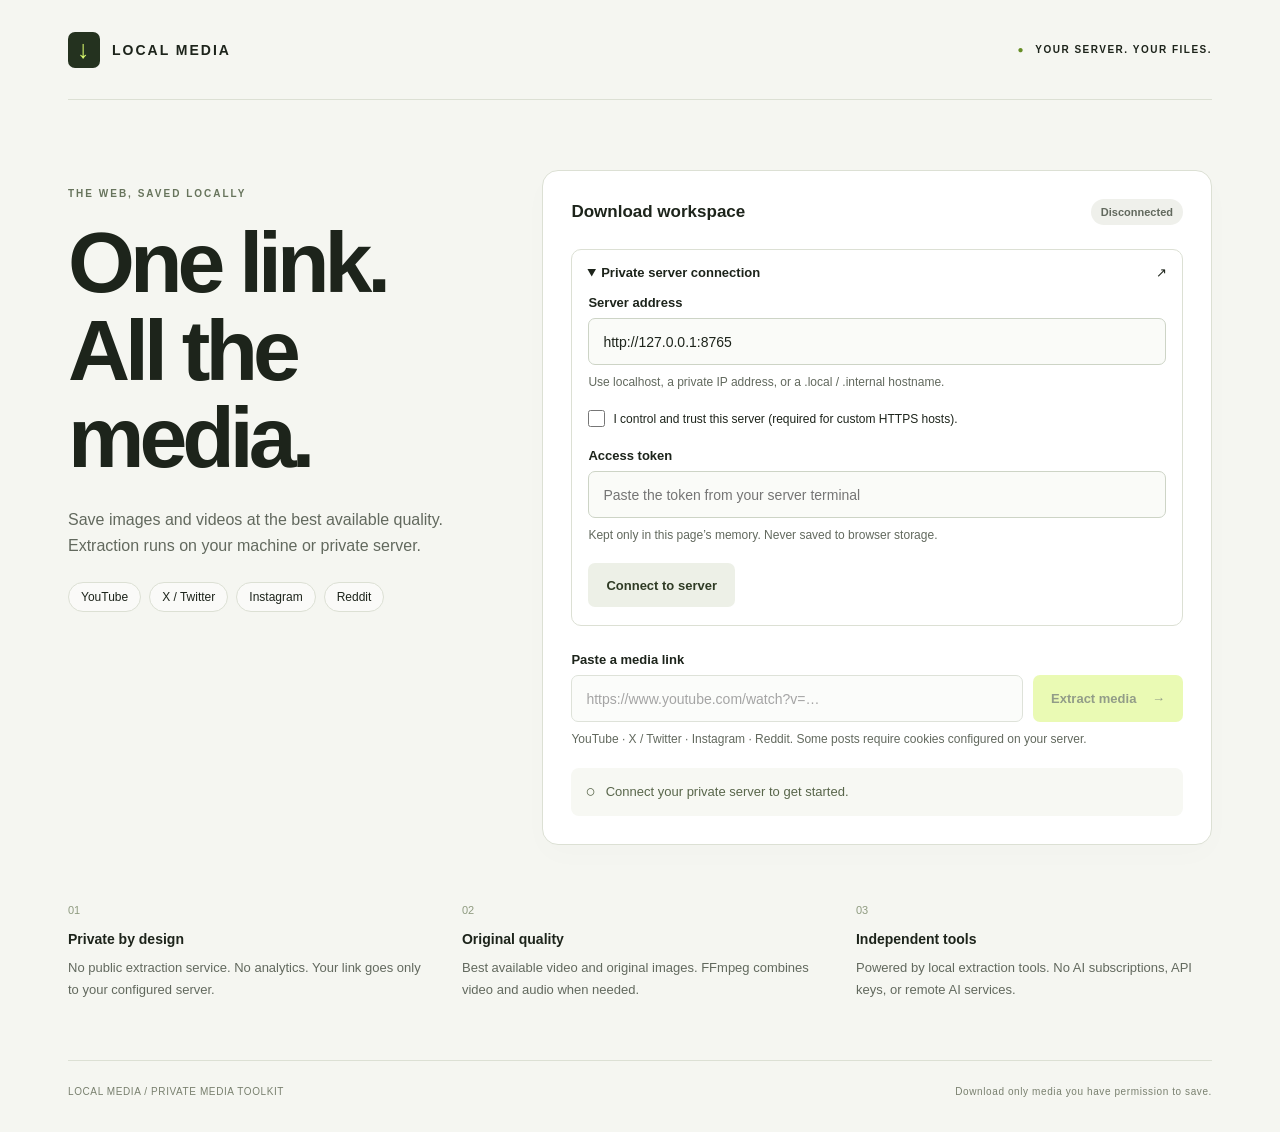
==== web/index.html @ e10e7a58 "Publish private downloader website and local companion" ====
<!doctype html>
<html lang="en">
<head>
  <meta charset="utf-8">
  <meta name="viewport" content="width=device-width, initial-scale=1">
  <meta name="referrer" content="no-referrer">
  <meta http-equiv="Content-Security-Policy" content="default-src 'self'; connect-src http: https:; img-src 'self' blob: data:; style-src 'self'; script-src 'self'; object-src 'none'; base-uri 'none'; form-action 'none'">
  <title>Local Media — Private media downloader</title>
  <link rel="stylesheet" href="styles.css">
  <script src="app.js" defer></script>
</head>
<body>
  <div class="shell">
    <header class="topbar"><a class="brand" href="./"><span class="brand-mark" aria-hidden="true">↓</span> LOCAL MEDIA</a><span class="privacy"><span aria-hidden="true">●</span> YOUR SERVER. YOUR FILES.</span></header>
    <main>
      <section class="intro" aria-labelledby="page-title"><p class="eyebrow">THE WEB, SAVED LOCALLY</p><h1 id="page-title">One link.<br>All the media.</h1><p class="lede">Save images and videos at the best available quality.<br>Extraction runs on your machine or private server.</p><div class="platforms" aria-label="Supported platforms"><span>YouTube</span><span>X / Twitter</span><span>Instagram</span><span>Reddit</span></div></section>
      <section class="workspace" aria-label="Media downloader">
        <div class="workspace-head"><h2>Download workspace</h2><span id="connection-badge" class="badge">Disconnected</span></div>
        <details id="connection-panel" open><summary>Private server connection <span aria-hidden="true">↗</span></summary>
          <form id="connection-form" class="connection-form">
            <label for="endpoint">Server address</label><input id="endpoint" type="url" value="http://127.0.0.1:8765" spellcheck="false" autocomplete="off" required aria-describedby="server-help">
            <p id="server-help" class="hint">Use localhost, a private IP address, or a .local / .internal hostname.</p>
            <label class="check-label trust-label"><input id="trust-server" type="checkbox"> I control and trust this server (required for custom HTTPS hosts).</label>
            <label for="token">Access token</label><input id="token" type="password" placeholder="Paste the token from your server terminal" autocomplete="off" required aria-describedby="token-help"><p id="token-help" class="hint">Kept only in this page’s memory. Never saved to browser storage.</p>
            <div class="connection-actions"><button id="connect" type="submit" class="button secondary">Connect to server</button><button id="disconnect" type="button" class="text-button" hidden>Disconnect</button></div>
          </form>
        </details>
        <div id="dependency-notice" class="notice" hidden></div>
        <form id="extract-form" class="extract-form"><label for="media-url">Paste a media link</label><div class="url-row"><input id="media-url" type="url" placeholder="https://www.youtube.com/watch?v=…" autocomplete="off" spellcheck="false" required disabled><button id="extract" class="button primary" type="submit" disabled>Extract media <span aria-hidden="true">→</span></button></div><p class="hint">YouTube · X / Twitter · Instagram · Reddit. Some posts require cookies configured on your server.</p></form>
        <div id="status" class="status" role="status" aria-live="polite"><span id="status-icon" aria-hidden="true">○</span><p id="status-text">Connect your private server to get started.</p></div>
        <div id="progress-area" hidden><progress id="progress" max="100" aria-label="Extraction progress"></progress><button id="stop-waiting" type="button" class="text-button">Stop waiting</button><p class="hint">Stopping this page’s wait does not cancel work on the server.</p></div>
        <section id="results" hidden aria-labelledby="results-title"><div class="results-heading"><div><p id="result-platform" class="eyebrow"></p><h3 id="results-title">Your media</h3></div><span id="result-count" class="badge"></span></div><div id="result-warnings" class="notice" role="status" hidden></div><div class="selection-bar"><label class="check-label"><input id="select-all" type="checkbox"> Select all</label><button id="download-selected" type="button" class="button primary">Download selected ZIP</button></div><ul id="media-list" class="media-list"></ul></section>
      </section>
      <section class="principles" aria-label="Privacy and quality"><div><span class="principle-number">01</span><h2>Private by design</h2><p>No public extraction service. No analytics. Your link goes only to your configured server.</p></div><div><span class="principle-number">02</span><h2>Original quality</h2><p>Best available video and original images. FFmpeg combines video and audio when needed.</p></div><div><span class="principle-number">03</span><h2>Independent tools</h2><p>Powered by local extraction tools. No AI subscriptions, API keys, or remote AI services.</p></div></section>
    </main>
    <footer><span>LOCAL MEDIA / PRIVATE MEDIA TOOLKIT</span><span>Download only media you have permission to save.</span></footer>
  </div>
</body>
</html>
---- web/styles.css ----
:root{font-family:Arial,Helvetica,sans-serif;color:#1d241b;background:#f5f6f1;font-synthesis:none;--muted:#62695e;--border:#dce0d4;--accent:#d7f66c}*{box-sizing:border-box}body{margin:0}.shell{max-width:1240px;margin:auto;padding:0 48px}.topbar{height:100px;display:flex;align-items:center;justify-content:space-between;border-bottom:1px solid var(--border)}.brand{color:inherit;text-decoration:none;font-size:14px;font-weight:800;letter-spacing:2px;display:flex;align-items:center;gap:12px}.brand-mark{background:#24321f;color:var(--accent);width:32px;height:36px;display:grid;place-items:center;font-size:25px;border-radius:7px}.privacy{font-size:10px;letter-spacing:1.5px;font-weight:bold}.privacy span{color:#678e26;margin-right:6px}main{padding-top:70px}.intro{margin-bottom:45px}.eyebrow{font-size:10px;font-weight:bold;letter-spacing:2px;color:#67745c;margin:0 0 20px}h1{font-size:clamp(48px,7vw,86px);font-weight:600;line-height:1.02;letter-spacing:-5px;margin:0 0 25px}.lede{font-size:18px;line-height:1.6;color:var(--muted);margin:0 0 24px}.platforms{display:flex;gap:8px;flex-wrap:wrap}.platforms span{font-size:12px;padding:7px 12px;border:1px solid var(--border);border-radius:30px;background:#fff8}.workspace{background:white;border:1px solid var(--border);border-radius:16px;padding:28px;box-shadow:0 10px 30px #26321904}.workspace-head{display:flex;justify-content:space-between;align-items:center;gap:16px;margin-bottom:24px}h2{font-size:17px;margin:0}.badge{display:inline-block;font-size:11px;font-weight:bold;padding:7px 10px;border-radius:25px;background:#eff0eb;color:#62695e;white-space:nowrap}.badge.connected{background:#e9f4d4;color:#38561e}.badge.demo{background:#fff0ca;color:#80590b}details{border:1px solid var(--border);border-radius:10px;margin-bottom:26px}summary{padding:15px;font-size:13px;cursor:pointer;font-weight:bold}summary span{float:right}.connection-form{padding:0 16px 18px;max-width:620px}label{display:block;font-size:13px;font-weight:bold;margin-bottom:8px}input[type=url],input[type=password]{width:100%;font:inherit;font-size:14px;color:inherit;background:#fafbf8;border:1px solid #cdd4c6;border-radius:7px;padding:13px 14px;min-height:47px}input:disabled{opacity:.65}.hint{font-size:12px;line-height:1.6;color:var(--muted);margin:8px 0 18px}.connection-actions{display:flex;gap:16px;align-items:center}.button{border:0;border-radius:7px;padding:13px 18px;font:inherit;font-size:13px;font-weight:bold;cursor:pointer;min-height:44px}.button.primary{background:var(--accent);color:#273c13}.button.secondary{background:#edf0e7;color:#2f3b25}.button:disabled{opacity:.5;cursor:not-allowed}.button:hover:enabled{filter:brightness(.96)}.text-button{font:inherit;font-size:12px;color:#52683a;background:none;border:0;padding:8px 0;cursor:pointer;text-decoration:underline;text-underline-offset:4px}.url-row{display:flex;gap:10px}.url-row input{flex:1;min-width:0}.url-row button{white-space:nowrap}.url-row button span{margin-left:12px}.status{display:flex;align-items:flex-start;gap:10px;background:#f7f8f3;border-radius:8px;padding:14px;color:#59664b;font-size:13px;line-height:1.6}.status p{margin:0;overflow-wrap:anywhere}.status.error{background:#fff1ed;color:#983b25}.status.success{background:#f0f7e4;color:#3e6022}#status-icon{font-size:17px;line-height:1.2}progress{width:100%;height:7px;accent-color:#789c39;margin-top:20px}.notice{padding:14px;border:1px solid #e5d49b;background:#fff9e8;color:#705c26;border-radius:8px;font-size:13px;line-height:1.6;margin-bottom:20px}.results-heading{display:flex;justify-content:space-between;align-items:center;margin-top:28px;gap:15px}.results-heading .eyebrow{margin:0 0 7px}h3{font-size:20px;margin:0;overflow-wrap:anywhere}.selection-bar{display:flex;justify-content:space-between;align-items:center;margin:20px 0 10px;gap:12px}.check-label{display:flex;align-items:center;gap:8px;margin:0;font-size:12px}input[type=checkbox]{width:17px;height:17px;accent-color:#56742f;margin:0;flex-shrink:0}.media-list{padding:0;margin:0;list-style:none}.media-item{display:flex;align-items:center;gap:14px;padding:16px 0;border-top:1px solid var(--border)}.media-symbol{width:42px;height:42px;display:grid;place-items:center;flex-shrink:0;background:#f1f3eb;border-radius:7px;color:#667b4b;font-size:19px}.media-info{min-width:0;flex:1}.media-name{font-size:13px;font-weight:bold;overflow-wrap:anywhere;margin:0 0 5px}.media-meta{font-size:11px;color:var(--muted);margin:0}.media-item .button{flex-shrink:0;font-size:12px;padding:9px 12px}.principles{display:grid;grid-template-columns:repeat(3,1fr);gap:38px;margin:58px 0}.principle-number{display:block;font-size:11px;color:#8f9b80;margin-bottom:15px}.principles h2{font-size:14px;margin-bottom:10px}.principles p{font-size:13px;line-height:1.7;color:var(--muted);margin:0}footer{border-top:1px solid var(--border);padding:25px 0 35px;display:flex;justify-content:space-between;gap:15px;color:#79806f;font-size:10px;letter-spacing:.6px}button:focus-visible,input:focus-visible,summary:focus-visible,a:focus-visible{outline:3px solid #739c35;outline-offset:3px}[hidden]{display:none!important}@media(min-width:1000px){main{display:grid;grid-template-columns:.9fr 1.4fr;gap:44px;align-items:start}.intro{padding-top:18px}.principles{grid-column:1/-1;margin-top:15px}.workspace{min-height:455px}.lede{font-size:16px}}@media(max-width:640px){.shell{padding:0 20px}.topbar{height:76px}.privacy{font-size:8px;letter-spacing:.5px}.brand{font-size:11px;letter-spacing:1px;gap:8px}main{padding-top:40px}h1{letter-spacing:-3px}.lede{font-size:16px}.workspace{padding:19px}.workspace-head h2{font-size:15px}.url-row{flex-direction:column}.principles{grid-template-columns:1fr;gap:26px;margin:38px 0}footer{flex-direction:column;font-size:9px}.selection-bar{align-items:flex-start;flex-direction:column}.media-item{gap:9px}.media-symbol{display:none}.media-item .button{padding:9px;font-size:11px}}
:root .trust-label{font-weight:normal;line-height:1.5;margin-bottom:20px;align-items:flex-start}
#result-warnings{margin-top:16px}
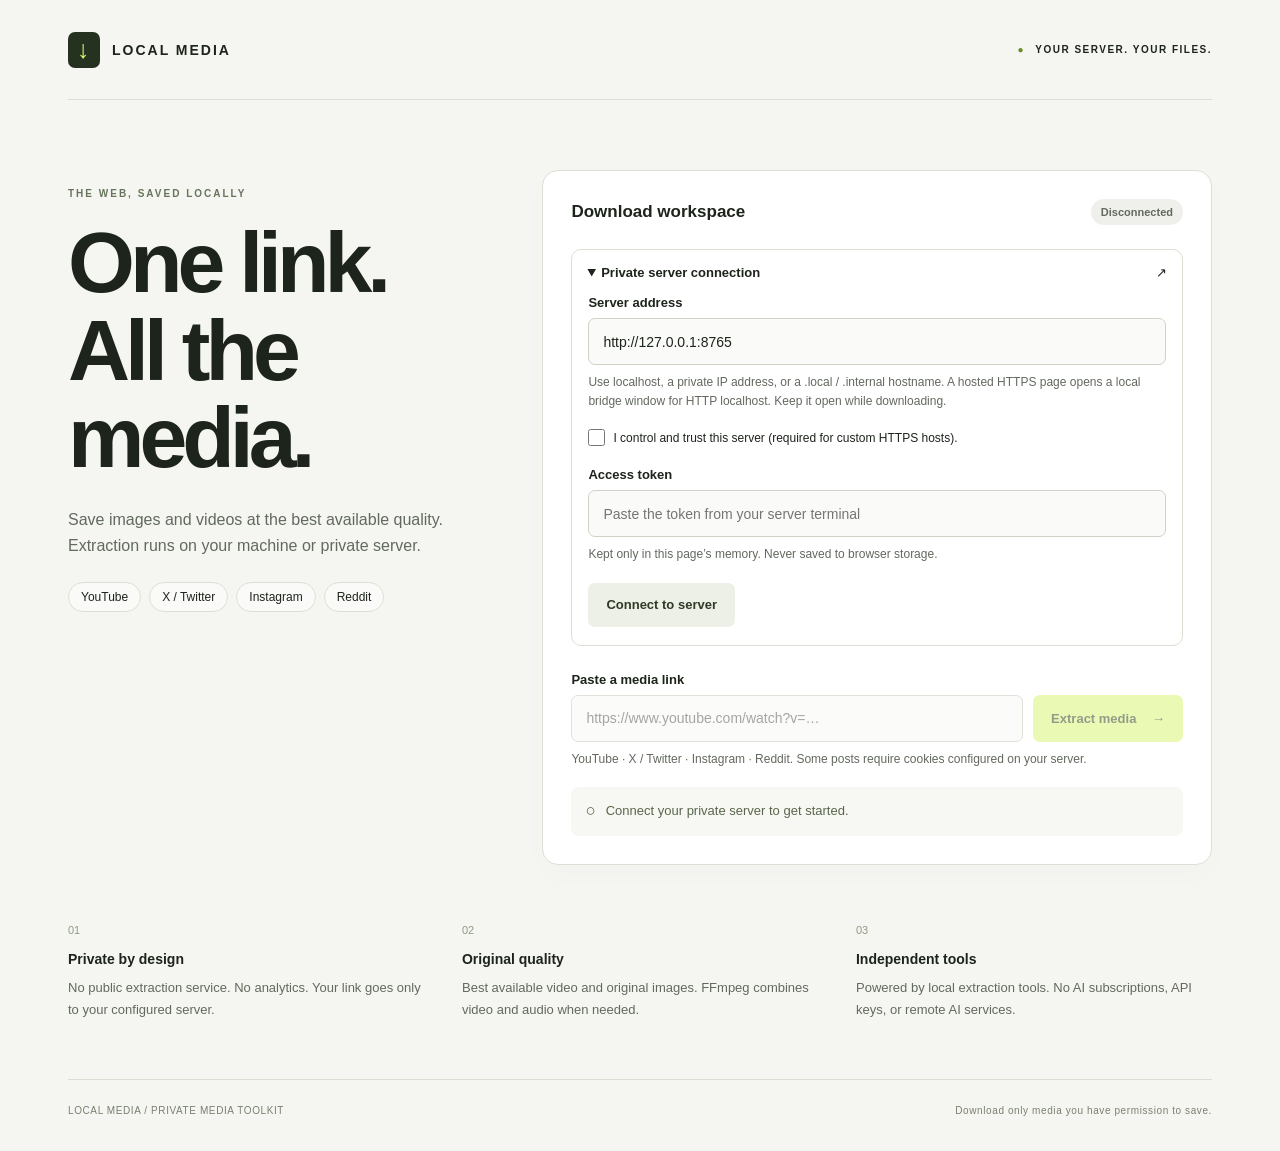
==== commit 48f52430: "Connect hosted downloader securely through explicit local bridge" ====
--- a/web/index.html
+++ b/web/index.html
@@ -7,6 +7,7 @@
   <meta http-equiv="Content-Security-Policy" content="default-src 'self'; connect-src http: https:; img-src 'self' blob: data:; style-src 'self'; script-src 'self'; object-src 'none'; base-uri 'none'; form-action 'none'">
   <title>Local Media — Private media downloader</title>
   <link rel="stylesheet" href="styles.css">
+  <script src="bridge-client.js" defer></script>
   <script src="app.js" defer></script>
 </head>
 <body>
@@ -19,7 +20,7 @@
         <details id="connection-panel" open><summary>Private server connection <span aria-hidden="true">↗</span></summary>
           <form id="connection-form" class="connection-form">
             <label for="endpoint">Server address</label><input id="endpoint" type="url" value="http://127.0.0.1:8765" spellcheck="false" autocomplete="off" required aria-describedby="server-help">
-            <p id="server-help" class="hint">Use localhost, a private IP address, or a .local / .internal hostname.</p>
+            <p id="server-help" class="hint">Use localhost, a private IP address, or a .local / .internal hostname. A hosted HTTPS page opens a local bridge window for HTTP localhost. Keep it open while downloading.</p>
             <label class="check-label trust-label"><input id="trust-server" type="checkbox"> I control and trust this server (required for custom HTTPS hosts).</label>
             <label for="token">Access token</label><input id="token" type="password" placeholder="Paste the token from your server terminal" autocomplete="off" required aria-describedby="token-help"><p id="token-help" class="hint">Kept only in this page’s memory. Never saved to browser storage.</p>
             <div class="connection-actions"><button id="connect" type="submit" class="button secondary">Connect to server</button><button id="disconnect" type="button" class="text-button" hidden>Disconnect</button></div>
--- a/web/styles.css
+++ b/web/styles.css
@@ -1,3 +1,4 @@
 :root{font-family:Arial,Helvetica,sans-serif;color:#1d241b;background:#f5f6f1;font-synthesis:none;--muted:#62695e;--border:#dce0d4;--accent:#d7f66c}*{box-sizing:border-box}body{margin:0}.shell{max-width:1240px;margin:auto;padding:0 48px}.topbar{height:100px;display:flex;align-items:center;justify-content:space-between;border-bottom:1px solid var(--border)}.brand{color:inherit;text-decoration:none;font-size:14px;font-weight:800;letter-spacing:2px;display:flex;align-items:center;gap:12px}.brand-mark{background:#24321f;color:var(--accent);width:32px;height:36px;display:grid;place-items:center;font-size:25px;border-radius:7px}.privacy{font-size:10px;letter-spacing:1.5px;font-weight:bold}.privacy span{color:#678e26;margin-right:6px}main{padding-top:70px}.intro{margin-bottom:45px}.eyebrow{font-size:10px;font-weight:bold;letter-spacing:2px;color:#67745c;margin:0 0 20px}h1{font-size:clamp(48px,7vw,86px);font-weight:600;line-height:1.02;letter-spacing:-5px;margin:0 0 25px}.lede{font-size:18px;line-height:1.6;color:var(--muted);margin:0 0 24px}.platforms{display:flex;gap:8px;flex-wrap:wrap}.platforms span{font-size:12px;padding:7px 12px;border:1px solid var(--border);border-radius:30px;background:#fff8}.workspace{background:white;border:1px solid var(--border);border-radius:16px;padding:28px;box-shadow:0 10px 30px #26321904}.workspace-head{display:flex;justify-content:space-between;align-items:center;gap:16px;margin-bottom:24px}h2{font-size:17px;margin:0}.badge{display:inline-block;font-size:11px;font-weight:bold;padding:7px 10px;border-radius:25px;background:#eff0eb;color:#62695e;white-space:nowrap}.badge.connected{background:#e9f4d4;color:#38561e}.badge.demo{background:#fff0ca;color:#80590b}details{border:1px solid var(--border);border-radius:10px;margin-bottom:26px}summary{padding:15px;font-size:13px;cursor:pointer;font-weight:bold}summary span{float:right}.connection-form{padding:0 16px 18px;max-width:620px}label{display:block;font-size:13px;font-weight:bold;margin-bottom:8px}input[type=url],input[type=password]{width:100%;font:inherit;font-size:14px;color:inherit;background:#fafbf8;border:1px solid #cdd4c6;border-radius:7px;padding:13px 14px;min-height:47px}input:disabled{opacity:.65}.hint{font-size:12px;line-height:1.6;color:var(--muted);margin:8px 0 18px}.connection-actions{display:flex;gap:16px;align-items:center}.button{border:0;border-radius:7px;padding:13px 18px;font:inherit;font-size:13px;font-weight:bold;cursor:pointer;min-height:44px}.button.primary{background:var(--accent);color:#273c13}.button.secondary{background:#edf0e7;color:#2f3b25}.button:disabled{opacity:.5;cursor:not-allowed}.button:hover:enabled{filter:brightness(.96)}.text-button{font:inherit;font-size:12px;color:#52683a;background:none;border:0;padding:8px 0;cursor:pointer;text-decoration:underline;text-underline-offset:4px}.url-row{display:flex;gap:10px}.url-row input{flex:1;min-width:0}.url-row button{white-space:nowrap}.url-row button span{margin-left:12px}.status{display:flex;align-items:flex-start;gap:10px;background:#f7f8f3;border-radius:8px;padding:14px;color:#59664b;font-size:13px;line-height:1.6}.status p{margin:0;overflow-wrap:anywhere}.status.error{background:#fff1ed;color:#983b25}.status.success{background:#f0f7e4;color:#3e6022}#status-icon{font-size:17px;line-height:1.2}progress{width:100%;height:7px;accent-color:#789c39;margin-top:20px}.notice{padding:14px;border:1px solid #e5d49b;background:#fff9e8;color:#705c26;border-radius:8px;font-size:13px;line-height:1.6;margin-bottom:20px}.results-heading{display:flex;justify-content:space-between;align-items:center;margin-top:28px;gap:15px}.results-heading .eyebrow{margin:0 0 7px}h3{font-size:20px;margin:0;overflow-wrap:anywhere}.selection-bar{display:flex;justify-content:space-between;align-items:center;margin:20px 0 10px;gap:12px}.check-label{display:flex;align-items:center;gap:8px;margin:0;font-size:12px}input[type=checkbox]{width:17px;height:17px;accent-color:#56742f;margin:0;flex-shrink:0}.media-list{padding:0;margin:0;list-style:none}.media-item{display:flex;align-items:center;gap:14px;padding:16px 0;border-top:1px solid var(--border)}.media-symbol{width:42px;height:42px;display:grid;place-items:center;flex-shrink:0;background:#f1f3eb;border-radius:7px;color:#667b4b;font-size:19px}.media-info{min-width:0;flex:1}.media-name{font-size:13px;font-weight:bold;overflow-wrap:anywhere;margin:0 0 5px}.media-meta{font-size:11px;color:var(--muted);margin:0}.media-item .button{flex-shrink:0;font-size:12px;padding:9px 12px}.principles{display:grid;grid-template-columns:repeat(3,1fr);gap:38px;margin:58px 0}.principle-number{display:block;font-size:11px;color:#8f9b80;margin-bottom:15px}.principles h2{font-size:14px;margin-bottom:10px}.principles p{font-size:13px;line-height:1.7;color:var(--muted);margin:0}footer{border-top:1px solid var(--border);padding:25px 0 35px;display:flex;justify-content:space-between;gap:15px;color:#79806f;font-size:10px;letter-spacing:.6px}button:focus-visible,input:focus-visible,summary:focus-visible,a:focus-visible{outline:3px solid #739c35;outline-offset:3px}[hidden]{display:none!important}@media(min-width:1000px){main{display:grid;grid-template-columns:.9fr 1.4fr;gap:44px;align-items:start}.intro{padding-top:18px}.principles{grid-column:1/-1;margin-top:15px}.workspace{min-height:455px}.lede{font-size:16px}}@media(max-width:640px){.shell{padding:0 20px}.topbar{height:76px}.privacy{font-size:8px;letter-spacing:.5px}.brand{font-size:11px;letter-spacing:1px;gap:8px}main{padding-top:40px}h1{letter-spacing:-3px}.lede{font-size:16px}.workspace{padding:19px}.workspace-head h2{font-size:15px}.url-row{flex-direction:column}.principles{grid-template-columns:1fr;gap:26px;margin:38px 0}footer{flex-direction:column;font-size:9px}.selection-bar{align-items:flex-start;flex-direction:column}.media-item{gap:9px}.media-symbol{display:none}.media-item .button{padding:9px;font-size:11px}}
 :root .trust-label{font-weight:normal;line-height:1.5;margin-bottom:20px;align-items:flex-start}
 #result-warnings{margin-top:16px}
+.bridge-page{display:block;max-width:600px;margin:0 auto;padding:38px 28px}.bridge-page .brand-mark{margin-bottom:28px}.bridge-page h1{font-size:54px;letter-spacing:-3px}.bridge-page .lede{font-size:16px}.bridge-page .hint{margin-top:20px}
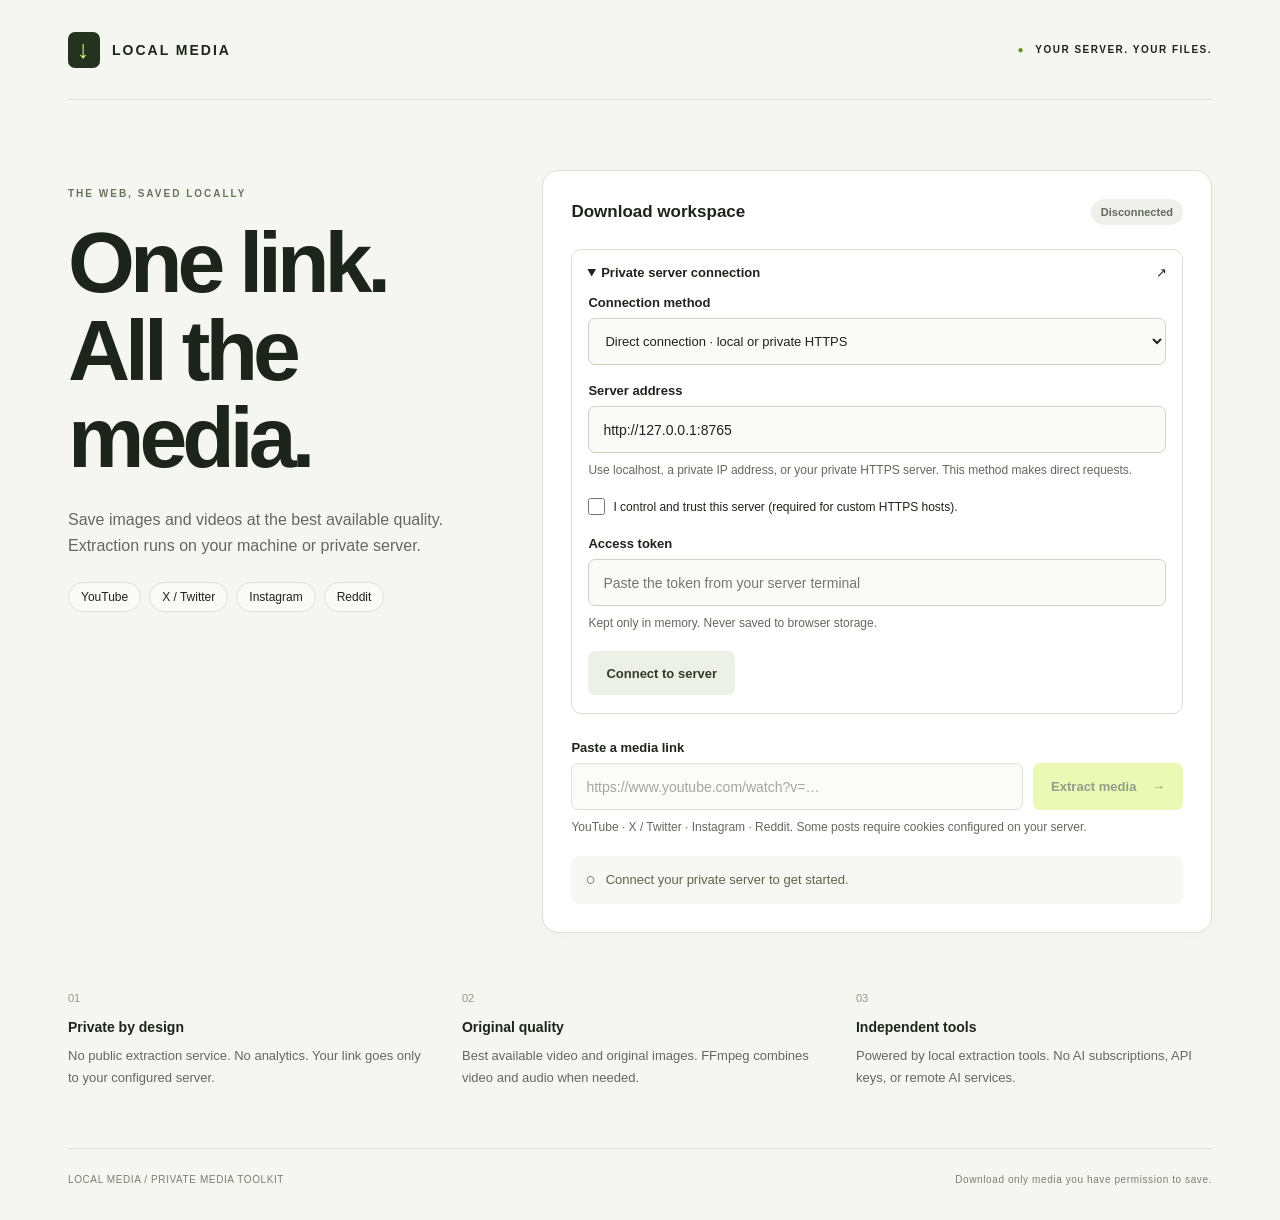
==== commit b8a42fef: "Use background Chrome extension with no automatic bridge window" ====
--- a/web/index.html
+++ b/web/index.html
@@ -6,9 +6,10 @@
   <meta name="referrer" content="no-referrer">
   <meta http-equiv="Content-Security-Policy" content="default-src 'self'; connect-src http: https:; img-src 'self' blob: data:; style-src 'self'; script-src 'self'; object-src 'none'; base-uri 'none'; form-action 'none'">
   <title>Local Media — Private media downloader</title>
-  <link rel="stylesheet" href="styles.css">
-  <script src="bridge-client.js" defer></script>
-  <script src="app.js" defer></script>
+  <link rel="stylesheet" href="styles.css?v=1.2.0">
+  <script src="extension-client.js?v=1.2.0" defer></script>
+  <script src="bridge-client.js?v=1.2.0" defer></script>
+  <script src="app.js?v=1.2.0" defer></script>
 </head>
 <body>
   <div class="shell">
@@ -19,10 +20,12 @@
         <div class="workspace-head"><h2>Download workspace</h2><span id="connection-badge" class="badge">Disconnected</span></div>
         <details id="connection-panel" open><summary>Private server connection <span aria-hidden="true">↗</span></summary>
           <form id="connection-form" class="connection-form">
+            <label for="connection-mode">Connection method</label><select id="connection-mode"><option value="extension">Chrome extension · in the background</option><option value="direct">Direct connection · local or private HTTPS</option><option value="bridge">Optional local bridge window</option></select>
+            <div id="extension-help" class="notice"><strong>One-time Chrome setup</strong><p>Download and unzip the extension. Open <code>chrome://extensions</code>, turn on Developer mode, choose <strong>Load unpacked</strong>, and select the extension folder. Reload this page after installation.</p><a class="text-button" href="extension.zip" download>Download Chrome extension</a></div>
             <label for="endpoint">Server address</label><input id="endpoint" type="url" value="http://127.0.0.1:8765" spellcheck="false" autocomplete="off" required aria-describedby="server-help">
-            <p id="server-help" class="hint">Use localhost, a private IP address, or a .local / .internal hostname. A hosted HTTPS page opens a local bridge window for HTTP localhost. Keep it open while downloading.</p>
+            <p id="server-help" class="hint">The extension connects to the companion on your machine at this fixed address, without an extra window.</p>
             <label class="check-label trust-label"><input id="trust-server" type="checkbox"> I control and trust this server (required for custom HTTPS hosts).</label>
-            <label for="token">Access token</label><input id="token" type="password" placeholder="Paste the token from your server terminal" autocomplete="off" required aria-describedby="token-help"><p id="token-help" class="hint">Kept only in this page’s memory. Never saved to browser storage.</p>
+            <label for="token">Access token</label><input id="token" type="password" placeholder="Paste the token from your server terminal" autocomplete="off" required aria-describedby="token-help"><p id="token-help" class="hint">Kept only in memory. Never saved to browser storage.</p>
             <div class="connection-actions"><button id="connect" type="submit" class="button secondary">Connect to server</button><button id="disconnect" type="button" class="text-button" hidden>Disconnect</button></div>
           </form>
         </details>
--- a/web/styles.css
+++ b/web/styles.css
@@ -2,3 +2,4 @@
 :root .trust-label{font-weight:normal;line-height:1.5;margin-bottom:20px;align-items:flex-start}
 #result-warnings{margin-top:16px}
 .bridge-page{display:block;max-width:600px;margin:0 auto;padding:38px 28px}.bridge-page .brand-mark{margin-bottom:28px}.bridge-page h1{font-size:54px;letter-spacing:-3px}.bridge-page .lede{font-size:16px}.bridge-page .hint{margin-top:20px}
+#connection-mode{width:100%;padding:13px 12px;border:1px solid #cdd4c6;border-radius:7px;background:#fafbf8;color:inherit;font:inherit;font-size:13px;margin-bottom:18px;min-height:47px}#extension-help p{margin:8px 0;font-size:12px}#extension-help a{display:inline-block}select:focus-visible{outline:3px solid #739c35;outline-offset:3px}
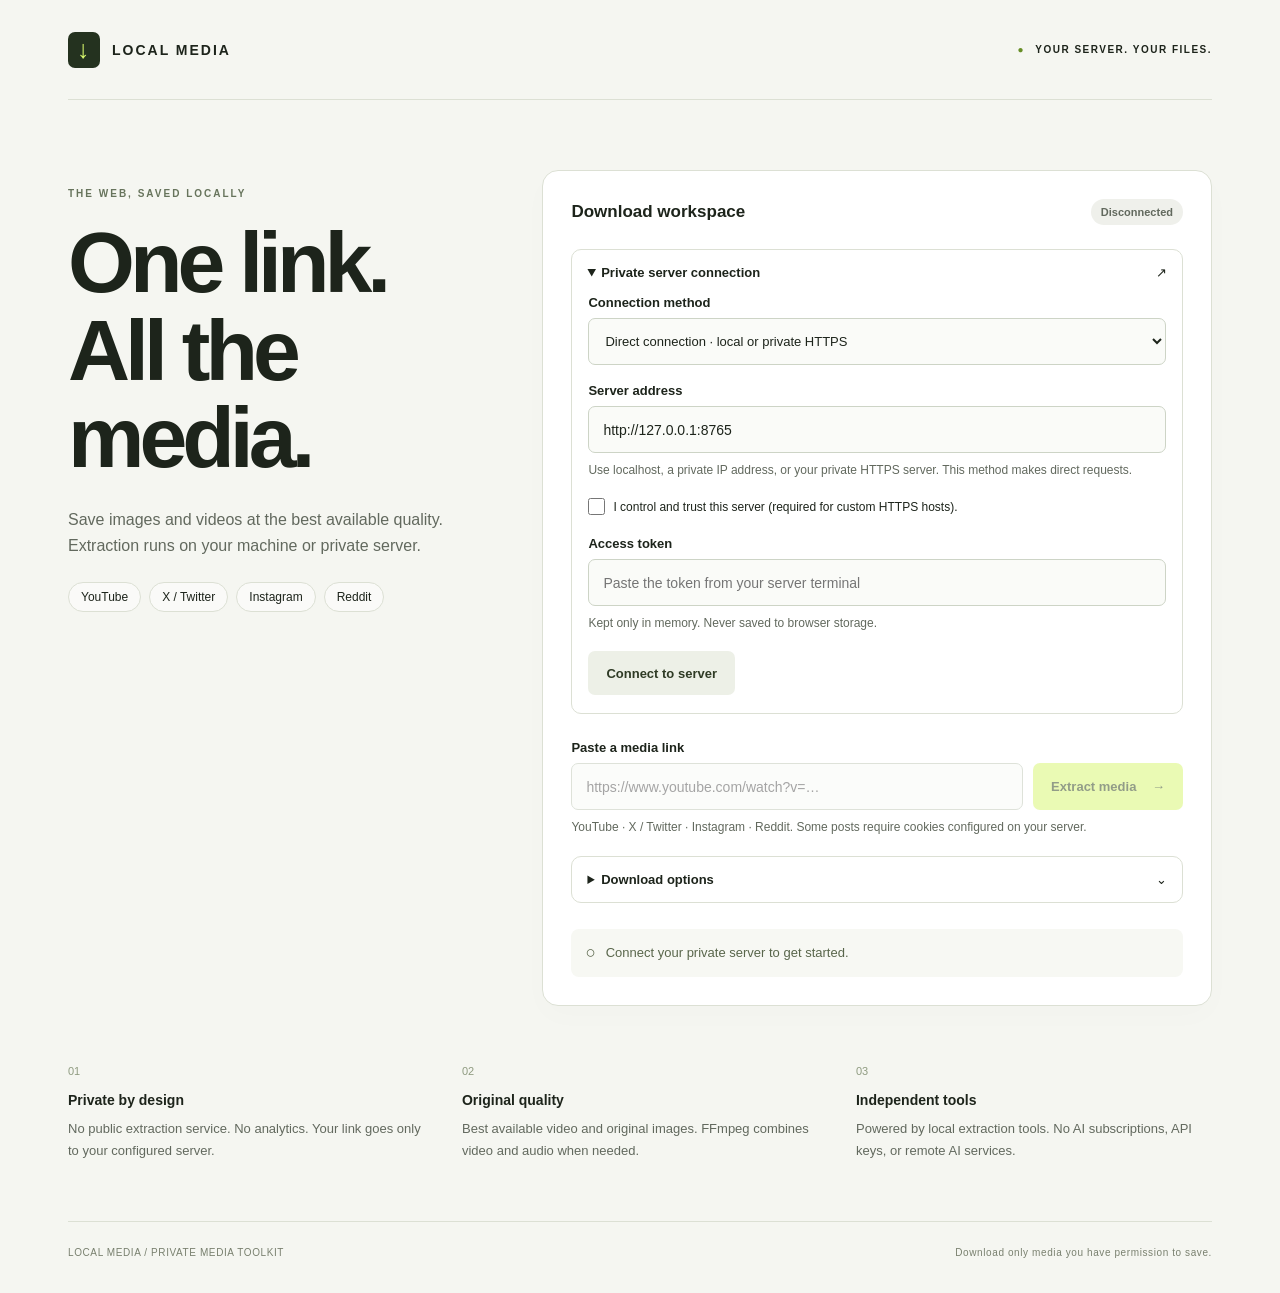
==== commit f0a5ae1c: "Add local MP4 MP3 WAV exports, clipping and direct X fallback; document REA investigation" ====
--- a/web/index.html
+++ b/web/index.html
@@ -6,10 +6,10 @@
   <meta name="referrer" content="no-referrer">
   <meta http-equiv="Content-Security-Policy" content="default-src 'self'; connect-src http: https:; img-src 'self' blob: data:; style-src 'self'; script-src 'self'; object-src 'none'; base-uri 'none'; form-action 'none'">
   <title>Local Media — Private media downloader</title>
-  <link rel="stylesheet" href="styles.css?v=1.2.0">
-  <script src="extension-client.js?v=1.2.0" defer></script>
-  <script src="bridge-client.js?v=1.2.0" defer></script>
-  <script src="app.js?v=1.2.0" defer></script>
+  <link rel="stylesheet" href="styles.css?v=1.3.0">
+  <script src="extension-client.js?v=1.3.0" defer></script>
+  <script src="bridge-client.js?v=1.3.0" defer></script>
+  <script src="app.js?v=1.3.0" defer></script>
 </head>
 <body>
   <div class="shell">
@@ -21,7 +21,7 @@
         <details id="connection-panel" open><summary>Private server connection <span aria-hidden="true">↗</span></summary>
           <form id="connection-form" class="connection-form">
             <label for="connection-mode">Connection method</label><select id="connection-mode"><option value="extension">Chrome extension · in the background</option><option value="direct">Direct connection · local or private HTTPS</option><option value="bridge">Optional local bridge window</option></select>
-            <div id="extension-help" class="notice"><strong>One-time Chrome setup</strong><p>Download and unzip the extension. Open <code>chrome://extensions</code>, turn on Developer mode, choose <strong>Load unpacked</strong>, and select the extension folder. Reload this page after installation.</p><a class="text-button" href="extension.zip" download>Download Chrome extension</a></div>
+            <div id="extension-help" class="notice"><strong>One-time Chrome setup</strong><p>Download and unzip the extension. Open <code>chrome://extensions</code>, turn on Developer mode, choose <strong>Load unpacked</strong>, and select the extension folder. For an update, replace its files and click the extension’s reload button. Reload this page afterward.</p><a class="text-button" href="extension.zip" download>Download Chrome extension</a></div>
             <label for="endpoint">Server address</label><input id="endpoint" type="url" value="http://127.0.0.1:8765" spellcheck="false" autocomplete="off" required aria-describedby="server-help">
             <p id="server-help" class="hint">The extension connects to the companion on your machine at this fixed address, without an extra window.</p>
             <label class="check-label trust-label"><input id="trust-server" type="checkbox"> I control and trust this server (required for custom HTTPS hosts).</label>
@@ -30,7 +30,16 @@
           </form>
         </details>
         <div id="dependency-notice" class="notice" hidden></div>
-        <form id="extract-form" class="extract-form"><label for="media-url">Paste a media link</label><div class="url-row"><input id="media-url" type="url" placeholder="https://www.youtube.com/watch?v=…" autocomplete="off" spellcheck="false" required disabled><button id="extract" class="button primary" type="submit" disabled>Extract media <span aria-hidden="true">→</span></button></div><p class="hint">YouTube · X / Twitter · Instagram · Reddit. Some posts require cookies configured on your server.</p></form>
+        <form id="extract-form" class="extract-form"><label for="media-url">Paste a media link</label><div class="url-row"><input id="media-url" type="url" placeholder="https://www.youtube.com/watch?v=…" autocomplete="off" spellcheck="false" required disabled><button id="extract" class="button primary" type="submit" disabled>Extract media <span aria-hidden="true">→</span></button></div><p class="hint">YouTube · X / Twitter · Instagram · Reddit. Some posts require cookies configured on your server.</p>
+          <details id="download-options"><summary>Download options <span aria-hidden="true">⌄</span></summary><div class="options-body">
+            <label for="export-format">Video / audio format</label><select id="export-format"><option value="original">Original · best available video</option><option value="mp4">MP4 · compatible H.264 / AAC</option><option value="mp3">MP3 · audio only</option><option value="wav">WAV · uncompressed audio</option></select>
+            <p id="format-help" class="hint">Keep the original video without conversion. Original images are always included unchanged.</p>
+            <div id="video-quality"><label for="max-height">Maximum video resolution</label><select id="max-height"><option value="">Highest available</option><option value="360">360p</option><option value="480">480p</option><option value="720">720p</option><option value="1080">1080p</option><option value="1440">1440p</option><option value="2160">2160p / 4K</option><option value="4320">4320p / 8K</option></select><p class="hint">A ceiling on available source quality. Lower resolutions are not upscaled.</p></div>
+            <div id="audio-quality" hidden><label for="audio-bitrate">MP3 bitrate</label><select id="audio-bitrate"><option value="320">320 kbps</option><option value="256">256 kbps</option><option value="192">192 kbps</option><option value="128">128 kbps</option></select><p class="hint">Converting to MP3 is lossy. A higher bitrate cannot improve the source.</p></div>
+            <div class="trim-row"><div><label for="start-seconds">Start (seconds)</label><input id="start-seconds" type="number" min="0" max="86400" step="0.001" value="0" disabled></div><div><label for="end-seconds">End (seconds, optional)</label><input id="end-seconds" type="number" min="0" max="86400" step="0.001" placeholder="Full duration" disabled></div></div><p id="trim-help" class="hint">Choose MP4, MP3, or WAV to trim video/audio. Images are unaffected.</p>
+            <button id="reset-options" class="text-button" type="button">Reset to original quality</button>
+          </div></details>
+        </form>
         <div id="status" class="status" role="status" aria-live="polite"><span id="status-icon" aria-hidden="true">○</span><p id="status-text">Connect your private server to get started.</p></div>
         <div id="progress-area" hidden><progress id="progress" max="100" aria-label="Extraction progress"></progress><button id="stop-waiting" type="button" class="text-button">Stop waiting</button><p class="hint">Stopping this page’s wait does not cancel work on the server.</p></div>
         <section id="results" hidden aria-labelledby="results-title"><div class="results-heading"><div><p id="result-platform" class="eyebrow"></p><h3 id="results-title">Your media</h3></div><span id="result-count" class="badge"></span></div><div id="result-warnings" class="notice" role="status" hidden></div><div class="selection-bar"><label class="check-label"><input id="select-all" type="checkbox"> Select all</label><button id="download-selected" type="button" class="button primary">Download selected ZIP</button></div><ul id="media-list" class="media-list"></ul></section>
--- a/web/styles.css
+++ b/web/styles.css
@@ -3,3 +3,4 @@
 #result-warnings{margin-top:16px}
 .bridge-page{display:block;max-width:600px;margin:0 auto;padding:38px 28px}.bridge-page .brand-mark{margin-bottom:28px}.bridge-page h1{font-size:54px;letter-spacing:-3px}.bridge-page .lede{font-size:16px}.bridge-page .hint{margin-top:20px}
 #connection-mode{width:100%;padding:13px 12px;border:1px solid #cdd4c6;border-radius:7px;background:#fafbf8;color:inherit;font:inherit;font-size:13px;margin-bottom:18px;min-height:47px}#extension-help p{margin:8px 0;font-size:12px}#extension-help a{display:inline-block}select:focus-visible{outline:3px solid #739c35;outline-offset:3px}
+.options-body{padding:0 16px 17px}.options-body select,.options-body input[type=number]{width:100%;padding:12px;border:1px solid #cdd4c6;border-radius:7px;background:#fafbf8;color:inherit;font:inherit;font-size:13px;min-height:45px}.trim-row{display:grid;grid-template-columns:1fr 1fr;gap:14px}.options-body input:disabled{background:#f0f1ed}.options-body input[type=number]:focus-visible{outline:3px solid #739c35;outline-offset:3px}@media(max-width:420px){.trim-row{grid-template-columns:1fr}}
